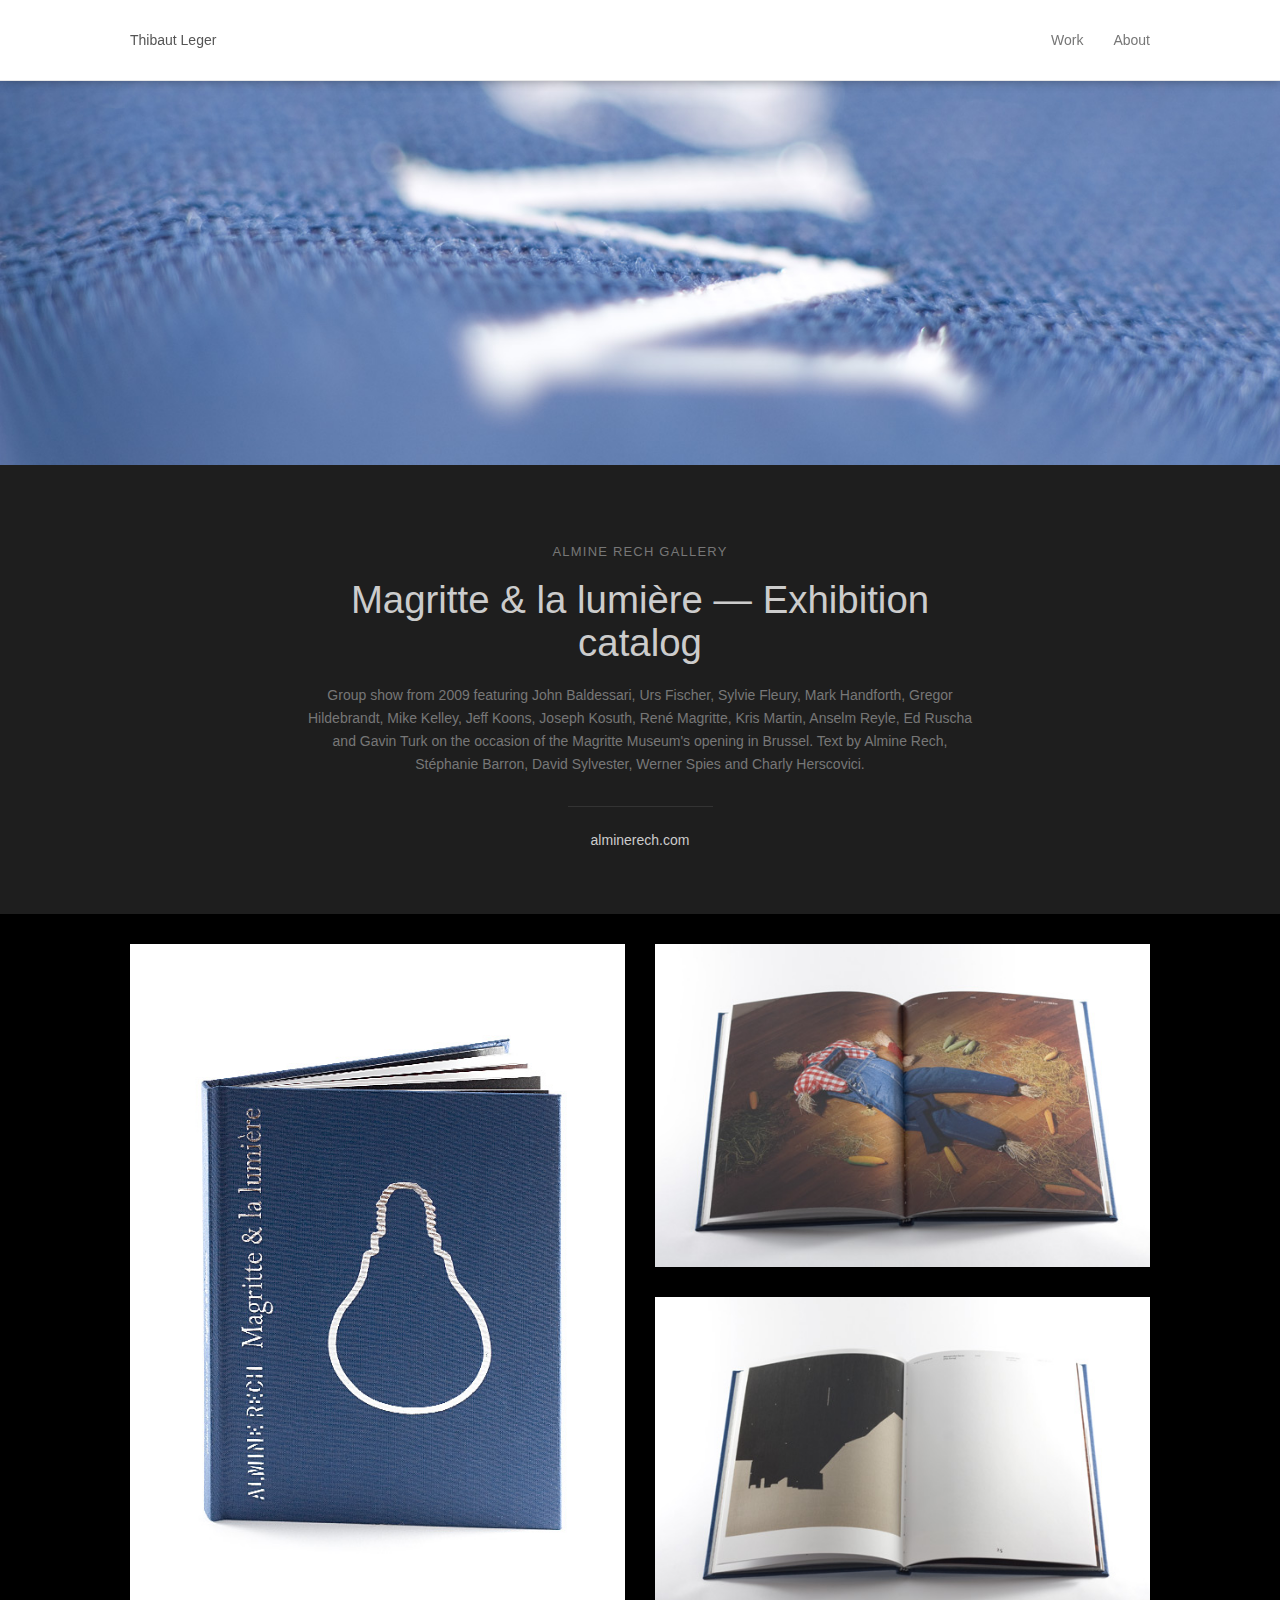
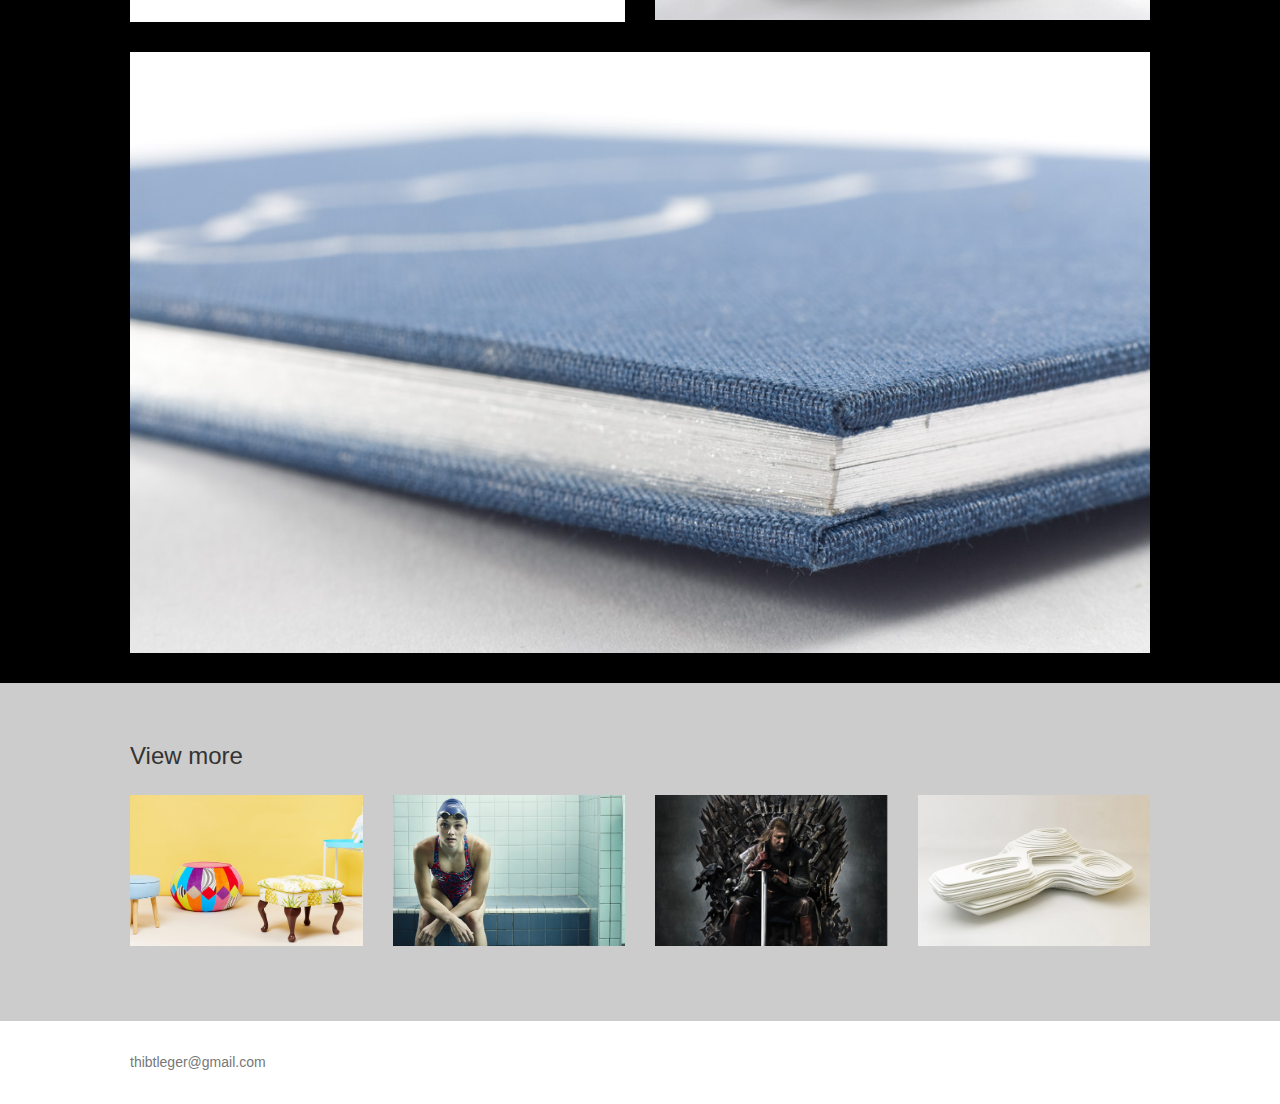
==== projects/arg/index.html @ e87bc577 "home + arg" ====
<!DOCTYPE html>
<html lang="en">
<head>
	<meta charset="UTF-8">
	<meta name="viewport" content="width=device-width, initial-scale=1.0, maximum-scale=1, user-scalable=0">

	<title>Thibaut Leger | Almine Rech Gallery</title>
	<link rel="icon" type="image/x-icon" href="../../favicon.png" />
	<link rel="stylesheet" href="https://maxcdn.bootstrapcdn.com/bootstrap/3.3.7/css/bootstrap.min.css">
	<link rel="stylesheet" href="../../style/style.css">
</head>
<body>
	<nav class="navbar navbar-default navbar-fixed-top">
		<div class="container-fluid">
			<!-- Brand and toggle get grouped for better mobile display -->
			<div class="navbar-header">
				<button type="button" class="navbar-toggle collapsed" data-toggle="collapse" data-target="#bs-example-navbar-collapse-1" aria-expanded="false">
				<span class="sr-only">Toggle navigation</span>
				<span class="icon-bar"></span>
				<span class="icon-bar"></span>
				<span class="icon-bar"></span>
				</button>
				<a class="navbar-brand" href="../../index.html">Thibaut Leger</a>
			</div>

			<!-- Collect the nav links, forms, and other content for toggling -->
			<div class="collapse navbar-collapse" id="bs-example-navbar-collapse-1">
				<ul class="nav navbar-nav navbar-right">
					<li><a href="../../index.html">Work</a></li>
					<li><a href="../../about.html">About</a></li>
				</ul>
			</div><!-- /.navbar-collapse -->
		</div><!-- /.container-fluid -->
	</nav>
	
	<!-- featured -->
	<section class="featured-img arg">
		
	</section>
	<!-- /featured -->

	<!-- intro -->
	<section class="intro">
		<div class="container-fluid">
			<div class="row">
				<div class="col-xs-12 col-sm-8 col-sm-offset-2">
					<h1>Almine Rech Gallery</h1>
					<h2>Magritte &amp; la lumière — Exhibition catalog</h2>
					<p>Group show from 2009 featuring John Baldessari, Urs Fischer, Sylvie Fleury, Mark Handforth, Gregor Hildebrandt, Mike Kelley, Jeff Koons, Joseph Kosuth, René Magritte, Kris Martin, Anselm Reyle, Ed Ruscha and Gavin Turk on the occasion of the Magritte Museum's opening in Brussel. Text by Almine Rech, Stéphanie Barron, David Sylvester, Werner Spies and Charly Herscovici.</p>
				</div>
			</div>
			<div class="row">
				<div class="col-xs-4 col-xs-offset-4 col-sm-2 col-sm-offset-5">
					<hr>
				</div>
			</div>
			<div class="row">
				<div class="col-xs-12">
					<a href="http://www.alminerech.com/" target="_blank">alminerech.com</a>
				</div>
			</div>
		</div>
	</section>
	<!-- /intro -->

	<!-- content -->
	<section class="content project">
		<div class="container-fluid">
			<div class="row">
				<div class="col-xs-12 col-sm-6">
					<div class="project arg1"></div>
				</div>
				<div class="col-xs-12 col-sm-6">
					<div class="row">
						<div class="col-xs-12">
							<div class="project arg2"></div>
						</div>
					</div>
					<div class="row">
						<div class="col-xs-12">
							<div class="project arg3"></div>
						</div>
					</div>
				</div>
			</div>

			<div class="row">
				<div class="col-xs-12">
					<div class="project arg4"></div>
				</div>
			</div>
		</div>
	</section>
	<!-- /content -->
	
	<!-- view-more -->
	<section class="view-more">
		<div class="container-fluid">
			<h2>View more</h2>
			<div class="row">
				<div class="col-xs-6 col-sm-3">
					<div class="project tkmaxx">
						<a href="../tkmaxx/index.html">
							<span>tkmaxx</span>
						</a>
					</div>
				</div>
				<div class="col-xs-6 col-sm-3">
					<div class="project sportsaid">
						<a href="../sportsaid/index.html">
							<span>Sportsaid</span>
						</a>
					</div>
				</div>
				<div class="col-xs-6 col-sm-3">
					<div class="project hbo">
						<a href="../hbo/index.html">
							<span>HBO</span>
						</a>
					</div>
				</div>
				<div class="col-xs-6 col-sm-3">
					<div class="project wallpaper">
						<a href="../wallpaper/index.html">
							<span>Wallpaper*</span>
						</a>
					</div>
				</div>
			</div>
		</div>
	</section>
	<!-- /view-more -->
	
	<!-- footer -->
	<footer>
		<div class="container-fluid">
			<div class="row">
				<div class="col-xs-12">
					<a href="mailto:thibtleger@gmail.com">thibtleger@gmail.com</a>
				</div>
			</div>
		</div>
	</footer>
	<!-- /footer -->
	
	<script src="https://ajax.googleapis.com/ajax/libs/jquery/1.12.4/jquery.min.js"></script>
	<script src='https://maxcdn.bootstrapcdn.com/bootstrap/3.3.7/js/bootstrap.min.js'></script>
</body>
</html>
---- style/style.css ----
@import url("https://fonts.googleapis.com/css?family=Lato");
@import url("https://fonts.googleapis.com/css?family=Roboto");
@import url("https://db.onlinewebfonts.com/c/ee0b916b2e7c8fef46ce318b6f5e8d65?family=DINNeuzeitGroteskW01-Bold");
* {
  line-height: 1.65; }

* {
  text-rendering: optimizeLegibility;
  -webkit-font-smoothing: antialiased;
  -moz-osx-font-smoothing: grayscale; }

body {
  font-family: 'DINNeuzeitGroteskW01-Bold', sans-serif;
  font-size: 16px; }

.content {
  background: black;
  padding: 96px 0 20px 0; }
  @media (max-width: 767px) {
    .content {
      padding: 60px 0 15px 0; } }
  .content.project {
    padding: 15px 0; }
    @media (max-width: 767px) {
      .content.project {
        padding: 10px 0; } }

.container-fluid {
  max-width: 1080px;
  padding: 0 30px; }
  @media (max-width: 767px) {
    .container-fluid {
      padding: 0 15px; } }

img {
  width: 100%;
  padding: 15px 0; }

footer {
  background: white;
  padding: 30px 0;
  font-size: 14px;
  line-height: 40px; }
  @media (max-width: 767px) {
    footer {
      padding: 15px 0; } }
  footer a {
    padding: 15px 0;
    color: #777; }
    footer a:hover, footer a:focus {
      color: #333;
      text-decoration: none; }

.navbar-default {
  background-color: white;
  padding: 15px 0;
  -webkit-box-shadow: 0px 0px 10px 0px rgba(0, 0, 0, 0.35);
  -moz-box-shadow: 0px 0px 10px 0px rgba(0, 0, 0, 0.35);
  box-shadow: 0px 0px 10px 0px rgba(0, 0, 0, 0.35); }
  @media (max-width: 767px) {
    .navbar-default {
      padding: 0; } }
  .navbar-default .navbar-nav {
    font-size: 14px; }
  .navbar-default .navbar-toggle {
    border: none;
    padding: 9px 0; }
    .navbar-default .navbar-toggle:hover, .navbar-default .navbar-toggle:focus {
      background-color: white; }
  .navbar-default .navbar-collapse {
    border: none; }

.navbar-brand {
  font-size: 14px;
  color: #555 !important; }

.home .project, .project .project, .view-more .project {
  position: relative;
  background-size: cover;
  background-repeat: no-repeat;
  background-position: center;
  width: 100%;
  height: 0;
  margin: 15px 0; }
  @media (max-width: 767px) {
    .home .project, .project .project, .view-more .project {
      margin: 7.5px 0; } }
  .home .project.sportsaid, .project .project.sportsaid, .view-more .project.sportsaid {
    background-image: url(../images/home/sportsaid.jpg);
    padding-top: 65%;
    /* (img-height / img-width * width) */
    /* (439 / 780 * 100) */ }
  .home .project.tkmaxx, .project .project.tkmaxx, .view-more .project.tkmaxx {
    background-image: url(../images/home/tkmaxx.jpg);
    padding-top: 65%;
    /* (img-height / img-width * width) */
    /* (825 / 1920 * 100) */ }
  .home .project.hbo, .project .project.hbo, .view-more .project.hbo {
    background-image: url(../images/home/hbo-xl.jpg);
    padding-top: 136.37%;
    /* (img-height / img-width * width) */
    /* (439 / 780 * 100) */ }
  .home .project.wallpaper, .project .project.wallpaper, .view-more .project.wallpaper {
    background-image: url(../images/home/wallpaper.jpg);
    padding-top: 65.27%;
    /* (img-height / img-width * width) */
    /* (774 / 576 * 100) */ }
  .home .project.pap, .project .project.pap, .view-more .project.pap {
    background-image: url(../images/home/pap.jpg);
    padding-top: 64%;
    /* (img-height / img-width * width) */
    /* (439 / 780 * 100) */ }
  .home .project.or-nothing, .project .project.or-nothing, .view-more .project.or-nothing {
    background-image: url(../images/home/or-nothing.jpg);
    padding-top: 64%;
    /* (img-height / img-width * width) */
    /* (774 / 576 * 100) */ }
  .home .project.arg, .project .project.arg, .view-more .project.arg {
    background-image: url(../images/home/magritte.jpg);
    padding-top: 40.97%;
    /* (img-height / img-width * width) */
    /* (500 / 1176 * 100) */ }
  .home .project.arg1, .project .project.arg1, .view-more .project.arg1 {
    background-image: url(../projects/arg/images/magritte_et_la_lumiere1.jpg);
    padding-top: 137%; }
  .home .project.arg2, .project .project.arg2, .view-more .project.arg2 {
    background-image: url(../projects/arg/images/magritte_et_la_lumiere3.jpg);
    padding-top: 65.3%; }
  .home .project.arg3, .project .project.arg3, .view-more .project.arg3 {
    background-image: url(../projects/arg/images/magritte_et_la_lumiere4.jpg);
    padding-top: 65.3%; }
  .home .project.arg4, .project .project.arg4, .view-more .project.arg4 {
    background-image: url(../projects/arg/images/magritte_et_la_lumiere5.jpg);
    padding-top: 59%; }
  .home .project a, .project .project a, .view-more .project a {
    color: white;
    position: absolute;
    top: 0;
    right: 0;
    bottom: 0;
    left: 0;
    background: rgba(0, 0, 0, 0.8);
    opacity: 0.0;
    -webkit-transition: opacity 0.25s;
    /* Safari */
    transition: opacity 0.25s; }
    .home .project a span, .project .project a span, .view-more .project a span {
      position: absolute;
      top: 50%;
      transform: translateY(-50%);
      width: 100%;
      text-align: center; }
  .home .project:hover a, .project .project:hover a, .view-more .project:hover a {
    opacity: 1.0; }

.view-more .project {
  padding-top: 65% !important; }

.featured-img {
  position: relative;
  background-size: cover;
  background-repeat: no-repeat;
  background-position: center;
  width: 100%;
  height: 0;
  margin-top: 50px; }
  @media (min-width: 767px) {
    .featured-img {
      margin-top: 81px; } }
  .featured-img.arg {
    background-image: url(../projects/arg/images/featured.jpg);
    padding-top: 50%; }
    @media (min-width: 1080px) {
      .featured-img.arg {
        padding-top: 30%; } }

.intro {
  background: #1e1e1e;
  text-align: center;
  padding: 60px 0; }
  @media (max-width: 767px) {
    .intro {
      padding: 30px 0; } }
  .intro h1 {
    text-transform: uppercase;
    font-size: 13px;
    letter-spacing: 1.2px;
    color: #777777; }
  .intro h2 {
    color: #cccccc;
    margin-bottom: 20px;
    font-size: 3vw; }
    @media (max-width: 767px) {
      .intro h2 {
        font-size: 24px; } }
  .intro p {
    color: #777777;
    font-size: 14px; }
  .intro hr {
    border-color: #333333; }
  .intro a {
    font-size: 14px;
    color: #cccccc; }
    .intro a:hover {
      text-decoration: none; }

.view-more {
  background: #cccccc;
  padding: 60px 0; }
  @media (max-width: 767px) {
    .view-more {
      padding: 30px 0 15px 0; } }
  .view-more h2 {
    font-size: 24px;
    margin: 0 0 10px 0; }
    @media (max-width: 767px) {
      .view-more h2 {
        font-size: 16px; } }
  @media (max-width: 767px) {
    .view-more .row {
      padding: 0 7.5px; } }
  @media (max-width: 767px) {
    .view-more .row .col-xs-6 {
      padding: 0 7.5px; } }

/*# sourceMappingURL=style.css.map */
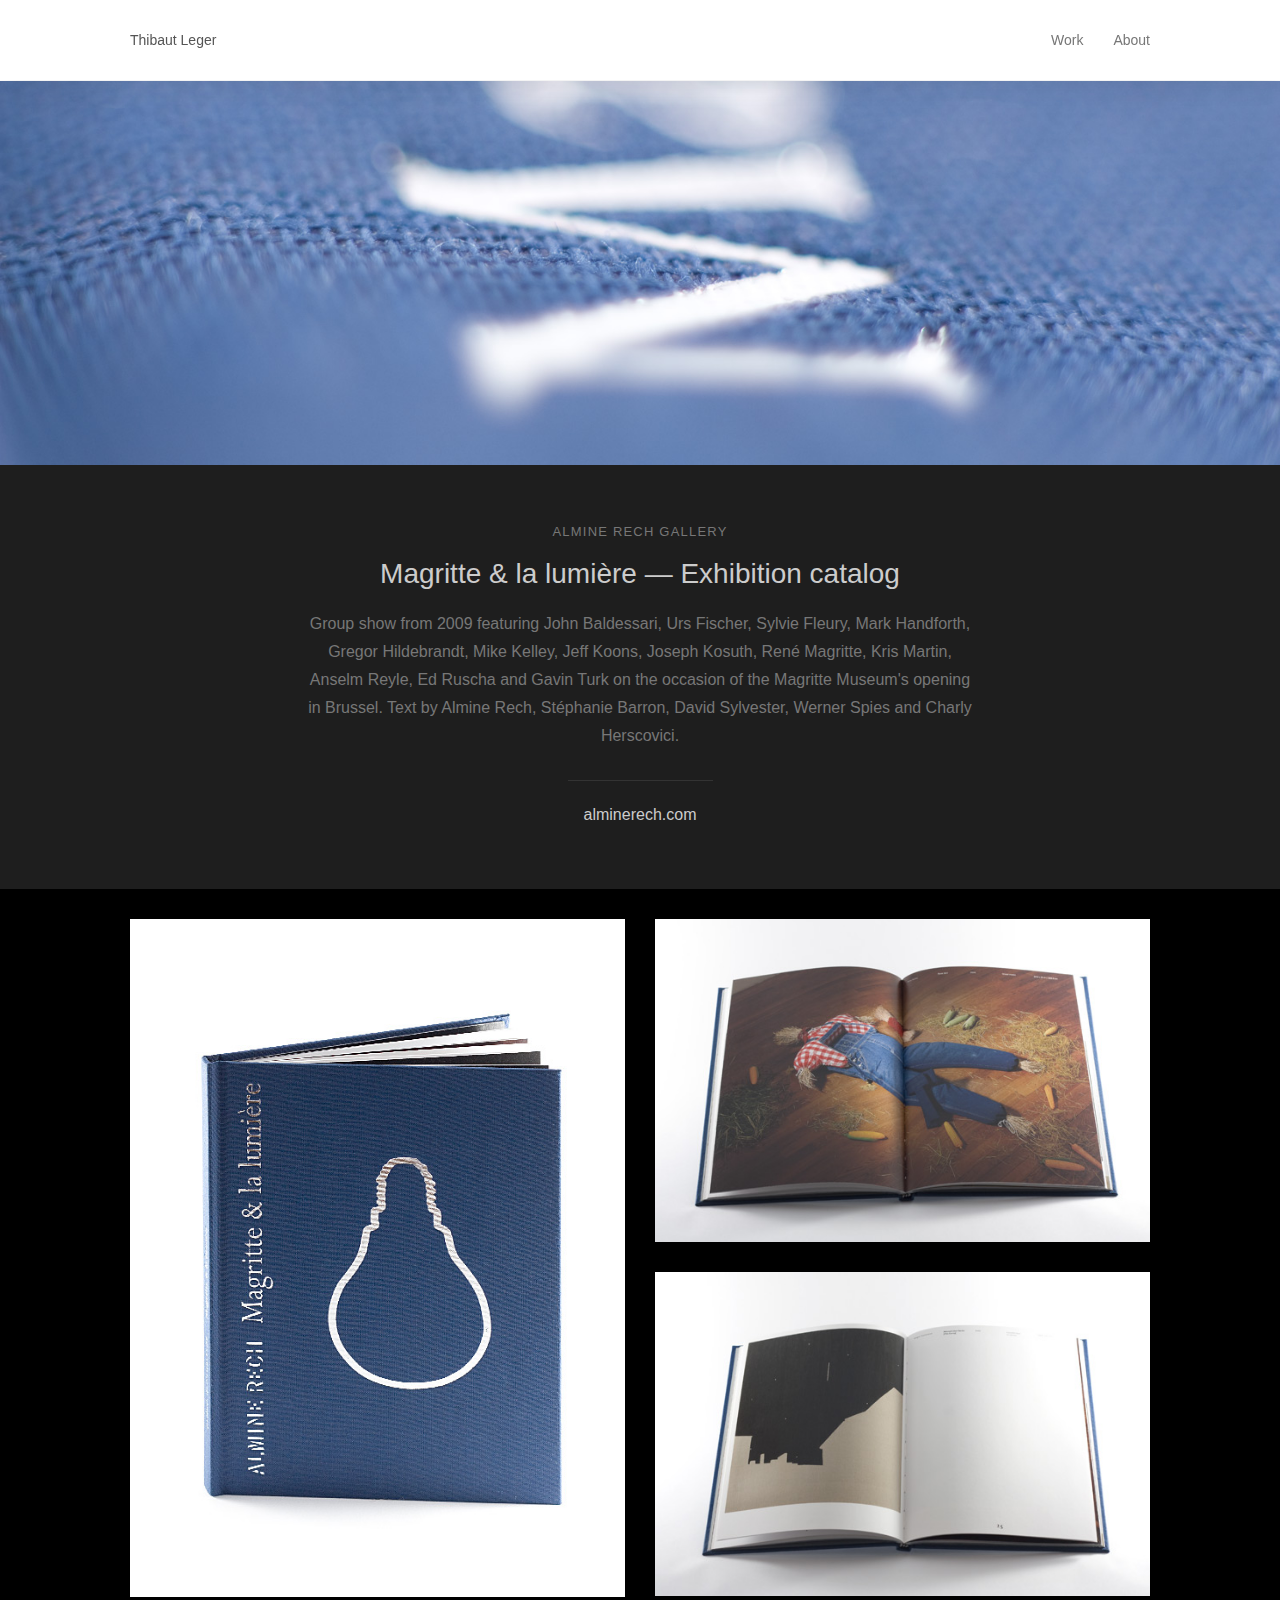
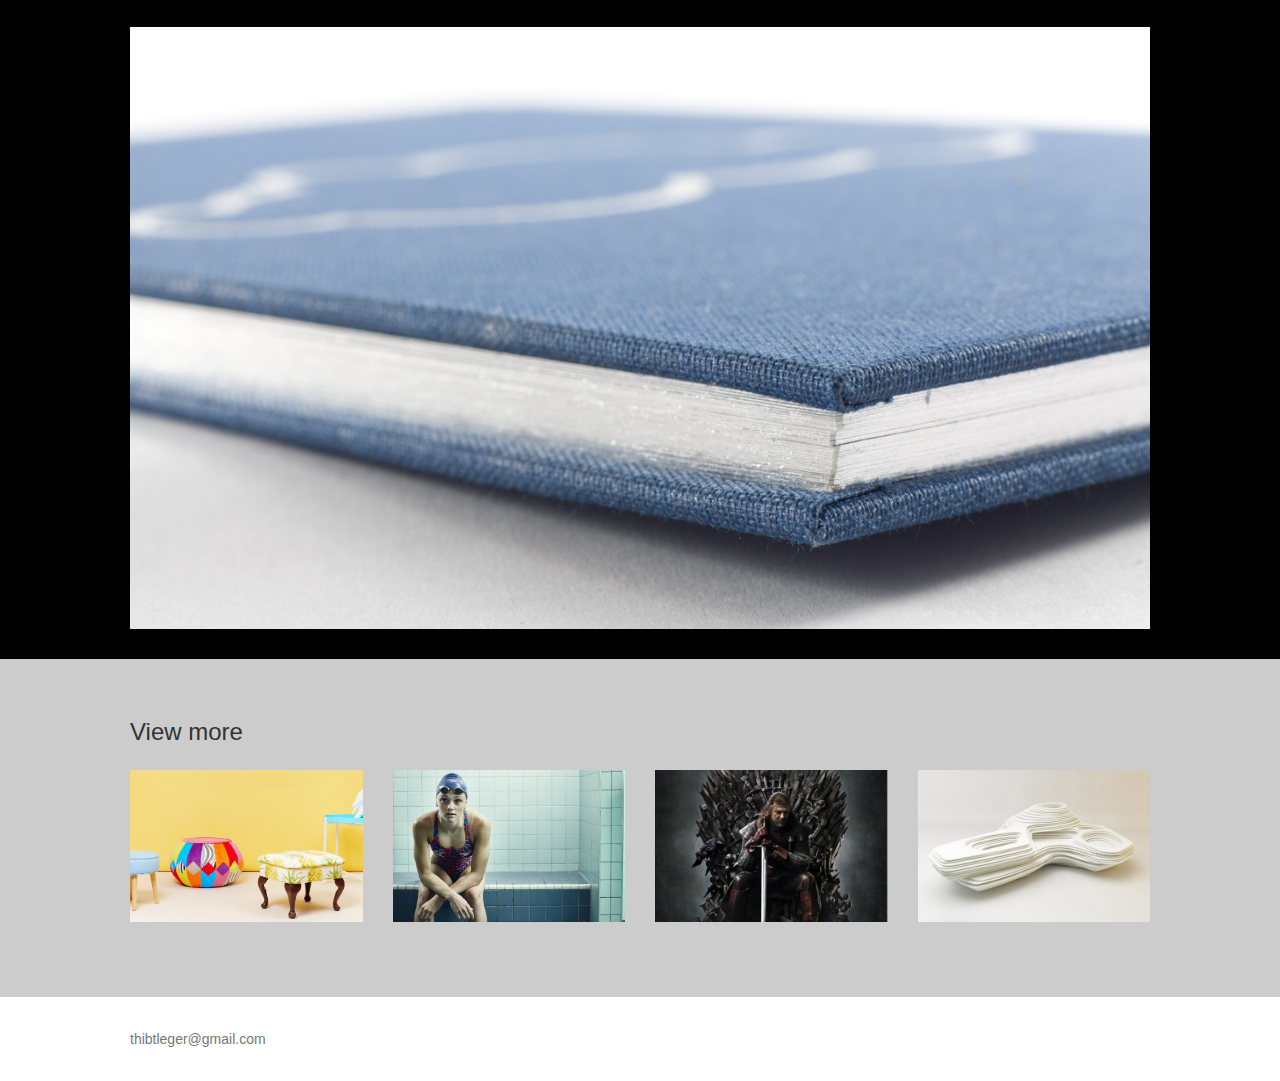
==== commit 5e599902: "home page update - mobile" ====
--- a/projects/arg/index.html
+++ b/projects/arg/index.html
@@ -72,12 +72,10 @@
 				</div>
 				<div class="col-xs-12 col-sm-6">
 					<div class="row">
-						<div class="col-xs-12">
+						<div class="col-xs-6 col-sm-12">
 							<div class="project arg2"></div>
 						</div>
-					</div>
-					<div class="row">
-						<div class="col-xs-12">
+						<div class="col-xs-6 col-sm-12">
 							<div class="project arg3"></div>
 						</div>
 					</div>
--- a/style/style.css
+++ b/style/style.css
@@ -2,7 +2,7 @@
 @import url("https://fonts.googleapis.com/css?family=Roboto");
 @import url("https://db.onlinewebfonts.com/c/ee0b916b2e7c8fef46ce318b6f5e8d65?family=DINNeuzeitGroteskW01-Bold");
 * {
-  line-height: 1.65; }
+  line-height: 1.75; }
 
 * {
   text-rendering: optimizeLegibility;
@@ -51,12 +51,17 @@
       color: #333;
       text-decoration: none; }
 
+@media (max-width: 767px) {
+  .mobile-plus {
+    margin: 7.5px 0; } }
+
 .navbar-default {
   background-color: white;
   padding: 15px 0;
-  -webkit-box-shadow: 0px 0px 10px 0px rgba(0, 0, 0, 0.35);
-  -moz-box-shadow: 0px 0px 10px 0px rgba(0, 0, 0, 0.35);
-  box-shadow: 0px 0px 10px 0px rgba(0, 0, 0, 0.35); }
+  border: none;
+  -webkit-box-shadow: 0px 0px 30px 0px rgba(0, 0, 0, 0.1);
+  -moz-box-shadow: 0px 0px 30px 0px rgba(0, 0, 0, 0.1);
+  box-shadow: 0px 0px 30px 0px rgba(0, 0, 0, 0.1); }
   @media (max-width: 767px) {
     .navbar-default {
       padding: 0; } }
@@ -73,6 +78,8 @@
 .navbar-brand {
   font-size: 14px;
   color: #555 !important; }
+  .navbar-brand:hover {
+    color: #111 !important; }
 
 .home .project, .project .project, .view-more .project {
   position: relative;
@@ -100,6 +107,35 @@
     padding-top: 136.37%;
     /* (img-height / img-width * width) */
     /* (439 / 780 * 100) */ }
+  .home .project.hbo1, .project .project.hbo1, .view-more .project.hbo1 {
+    background-image: url(../projects/hbo/images/iphone.png);
+    padding-top: 781px;
+    background-size: 400px 780.5px;
+    position: relative; }
+    @media (max-width: 767px) {
+      .home .project.hbo1, .project .project.hbo1, .view-more .project.hbo1 {
+        padding-top: 527px;
+        background-size: 270px 526.83px; } }
+    .home .project.hbo1 iframe, .project .project.hbo1 iframe, .view-more .project.hbo1 iframe {
+      width: 320px;
+      height: 480px;
+      position: absolute;
+      top: calc(50% - 250px);
+      left: calc(50% - 165px); }
+      @media (max-width: 767px) {
+        .home .project.hbo1 iframe, .project .project.hbo1 iframe, .view-more .project.hbo1 iframe {
+          -ms-transform: scale(0.7);
+          -moz-transform: scale(0.7);
+          -o-transform: scale(0.7);
+          -webkit-transform: scale(0.7);
+          transform: scale(0.7);
+          -ms-transform-origin: 0 0;
+          -moz-transform-origin: 0 0;
+          -o-transform-origin: 0 0;
+          -webkit-transform-origin: 0 0;
+          transform-origin: 0 0;
+          top: calc(50% - 173px);
+          left: calc(50% - 115px); } }
   .home .project.wallpaper, .project .project.wallpaper, .view-more .project.wallpaper {
     background-image: url(../images/home/wallpaper.jpg);
     padding-top: 65.27%;
@@ -152,6 +188,12 @@
       text-align: center; }
   .home .project:hover a, .project .project:hover a, .view-more .project:hover a {
     opacity: 1.0; }
+@media (max-width: 767px) {
+  .home.content .row, .project.content .row, .view-more.content .row {
+    margin: 0 -7.5px; } }
+@media (max-width: 767px) {
+  .home.content .row .col-lg-1, .home.content .row .col-lg-10, .home.content .row .col-lg-11, .home.content .row .col-lg-12, .home.content .row .col-lg-2, .home.content .row .col-lg-3, .home.content .row .col-lg-4, .home.content .row .col-lg-5, .home.content .row .col-lg-6, .home.content .row .col-lg-7, .home.content .row .col-lg-8, .home.content .row .col-lg-9, .home.content .row .col-md-1, .home.content .row .col-md-10, .home.content .row .col-md-11, .home.content .row .col-md-12, .home.content .row .col-md-2, .home.content .row .col-md-3, .home.content .row .col-md-4, .home.content .row .col-md-5, .home.content .row .col-md-6, .home.content .row .col-md-7, .home.content .row .col-md-8, .home.content .row .col-md-9, .home.content .row .col-sm-1, .home.content .row .col-sm-10, .home.content .row .col-sm-11, .home.content .row .col-sm-12, .home.content .row .col-sm-2, .home.content .row .col-sm-3, .home.content .row .col-sm-4, .home.content .row .col-sm-5, .home.content .row .col-sm-6, .home.content .row .col-sm-7, .home.content .row .col-sm-8, .home.content .row .col-sm-9, .home.content .row .col-xs-1, .home.content .row .col-xs-10, .home.content .row .col-xs-11, .home.content .row .col-xs-12, .home.content .row .col-xs-2, .home.content .row .col-xs-3, .home.content .row .col-xs-4, .home.content .row .col-xs-5, .home.content .row .col-xs-6, .home.content .row .col-xs-7, .home.content .row .col-xs-8, .home.content .row .col-xs-9, .project.content .row .col-lg-1, .project.content .row .col-lg-10, .project.content .row .col-lg-11, .project.content .row .col-lg-12, .project.content .row .col-lg-2, .project.content .row .col-lg-3, .project.content .row .col-lg-4, .project.content .row .col-lg-5, .project.content .row .col-lg-6, .project.content .row .col-lg-7, .project.content .row .col-lg-8, .project.content .row .col-lg-9, .project.content .row .col-md-1, .project.content .row .col-md-10, .project.content .row .col-md-11, .project.content .row .col-md-12, .project.content .row .col-md-2, .project.content .row .col-md-3, .project.content .row .col-md-4, .project.content .row .col-md-5, .project.content .row .col-md-6, .project.content .row .col-md-7, .project.content .row .col-md-8, .project.content .row .col-md-9, .project.content .row .col-sm-1, .project.content .row .col-sm-10, .project.content .row .col-sm-11, .project.content .row .col-sm-12, .project.content .row .col-sm-2, .project.content .row .col-sm-3, .project.content .row .col-sm-4, .project.content .row .col-sm-5, .project.content .row .col-sm-6, .project.content .row .col-sm-7, .project.content .row .col-sm-8, .project.content .row .col-sm-9, .project.content .row .col-xs-1, .project.content .row .col-xs-10, .project.content .row .col-xs-11, .project.content .row .col-xs-12, .project.content .row .col-xs-2, .project.content .row .col-xs-3, .project.content .row .col-xs-4, .project.content .row .col-xs-5, .project.content .row .col-xs-6, .project.content .row .col-xs-7, .project.content .row .col-xs-8, .project.content .row .col-xs-9, .view-more.content .row .col-lg-1, .view-more.content .row .col-lg-10, .view-more.content .row .col-lg-11, .view-more.content .row .col-lg-12, .view-more.content .row .col-lg-2, .view-more.content .row .col-lg-3, .view-more.content .row .col-lg-4, .view-more.content .row .col-lg-5, .view-more.content .row .col-lg-6, .view-more.content .row .col-lg-7, .view-more.content .row .col-lg-8, .view-more.content .row .col-lg-9, .view-more.content .row .col-md-1, .view-more.content .row .col-md-10, .view-more.content .row .col-md-11, .view-more.content .row .col-md-12, .view-more.content .row .col-md-2, .view-more.content .row .col-md-3, .view-more.content .row .col-md-4, .view-more.content .row .col-md-5, .view-more.content .row .col-md-6, .view-more.content .row .col-md-7, .view-more.content .row .col-md-8, .view-more.content .row .col-md-9, .view-more.content .row .col-sm-1, .view-more.content .row .col-sm-10, .view-more.content .row .col-sm-11, .view-more.content .row .col-sm-12, .view-more.content .row .col-sm-2, .view-more.content .row .col-sm-3, .view-more.content .row .col-sm-4, .view-more.content .row .col-sm-5, .view-more.content .row .col-sm-6, .view-more.content .row .col-sm-7, .view-more.content .row .col-sm-8, .view-more.content .row .col-sm-9, .view-more.content .row .col-xs-1, .view-more.content .row .col-xs-10, .view-more.content .row .col-xs-11, .view-more.content .row .col-xs-12, .view-more.content .row .col-xs-2, .view-more.content .row .col-xs-3, .view-more.content .row .col-xs-4, .view-more.content .row .col-xs-5, .view-more.content .row .col-xs-6, .view-more.content .row .col-xs-7, .view-more.content .row .col-xs-8, .view-more.content .row .col-xs-9 {
+    padding: 0 7.5px; } }
 
 .view-more .project {
   padding-top: 65% !important; }
@@ -168,11 +210,39 @@
     .featured-img {
       margin-top: 81px; } }
   .featured-img.arg {
-    background-image: url(../projects/arg/images/featured.jpg);
+    background-image: url(../projects/arg/images/featured-arg.jpg);
     padding-top: 50%; }
     @media (min-width: 1080px) {
       .featured-img.arg {
         padding-top: 30%; } }
+  .featured-img.sportsaid {
+    background-image: url(../projects/sportsaid/images/featured-sportsaid.jpg);
+    padding-top: 50%; }
+    @media (min-width: 1080px) {
+      .featured-img.sportsaid {
+        padding-top: 30%; } }
+  .featured-img.tkmaxx {
+    background-image: url(../projects/tkmaxx/images/featured-tkmaxx.jpg);
+    padding-top: 50%; }
+    @media (min-width: 1080px) {
+      .featured-img.tkmaxx {
+        padding-top: 30%; } }
+  .featured-img.hbo {
+    background-image: url(../projects/hbo/images/featured-hbo.jpg);
+    padding-top: 52%; }
+    @media (min-width: 768px) {
+      .featured-img.hbo {
+        padding-top: 17%; } }
+  .featured-img.or-nothing {
+    background-image: url(../projects/or-nothing/images/featured-or-nothing.jpg);
+    background-color: #cccccc;
+    background-size: 40%;
+    background-position: center bottom;
+    padding-top: 35%; }
+    @media (max-width: 768px) {
+      .featured-img.or-nothing {
+        background-size: 70%;
+        padding-top: 60%; } }
 
 .intro {
   background: #1e1e1e;
@@ -182,6 +252,7 @@
     .intro {
       padding: 30px 0; } }
   .intro h1 {
+    margin-top: 0;
     text-transform: uppercase;
     font-size: 13px;
     letter-spacing: 1.2px;
@@ -189,20 +260,25 @@
   .intro h2 {
     color: #cccccc;
     margin-bottom: 20px;
-    font-size: 3vw; }
+    font-size: 28px; }
     @media (max-width: 767px) {
       .intro h2 {
         font-size: 24px; } }
   .intro p {
     color: #777777;
-    font-size: 14px; }
+    font-size: 16px; }
   .intro hr {
     border-color: #333333; }
   .intro a {
-    font-size: 14px;
+    font-size: 16px;
     color: #cccccc; }
-    .intro a:hover {
+    .intro a:hover, .intro a:focus {
+      color: white;
       text-decoration: none; }
+
+@media (max-width: 767px) {
+  .content img {
+    padding: 7.5px 0; } }
 
 .view-more {
   background: #cccccc;
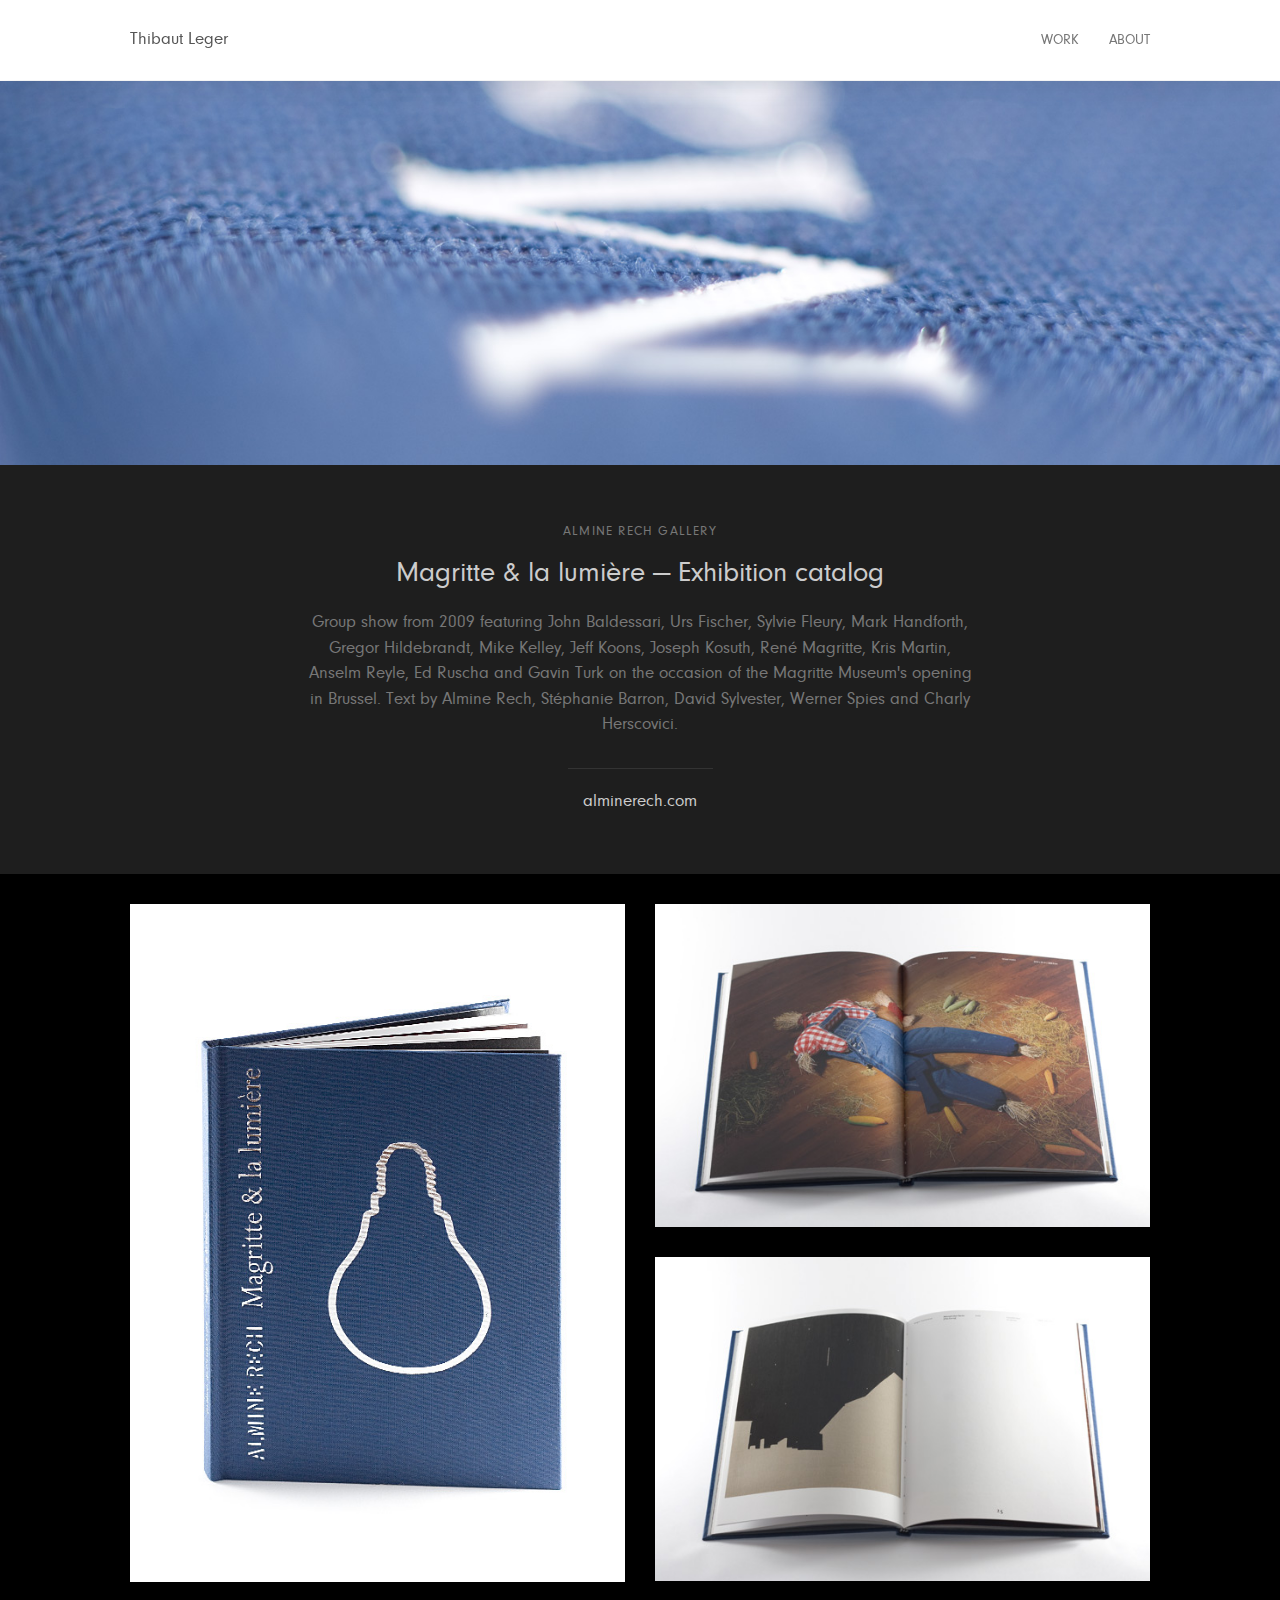
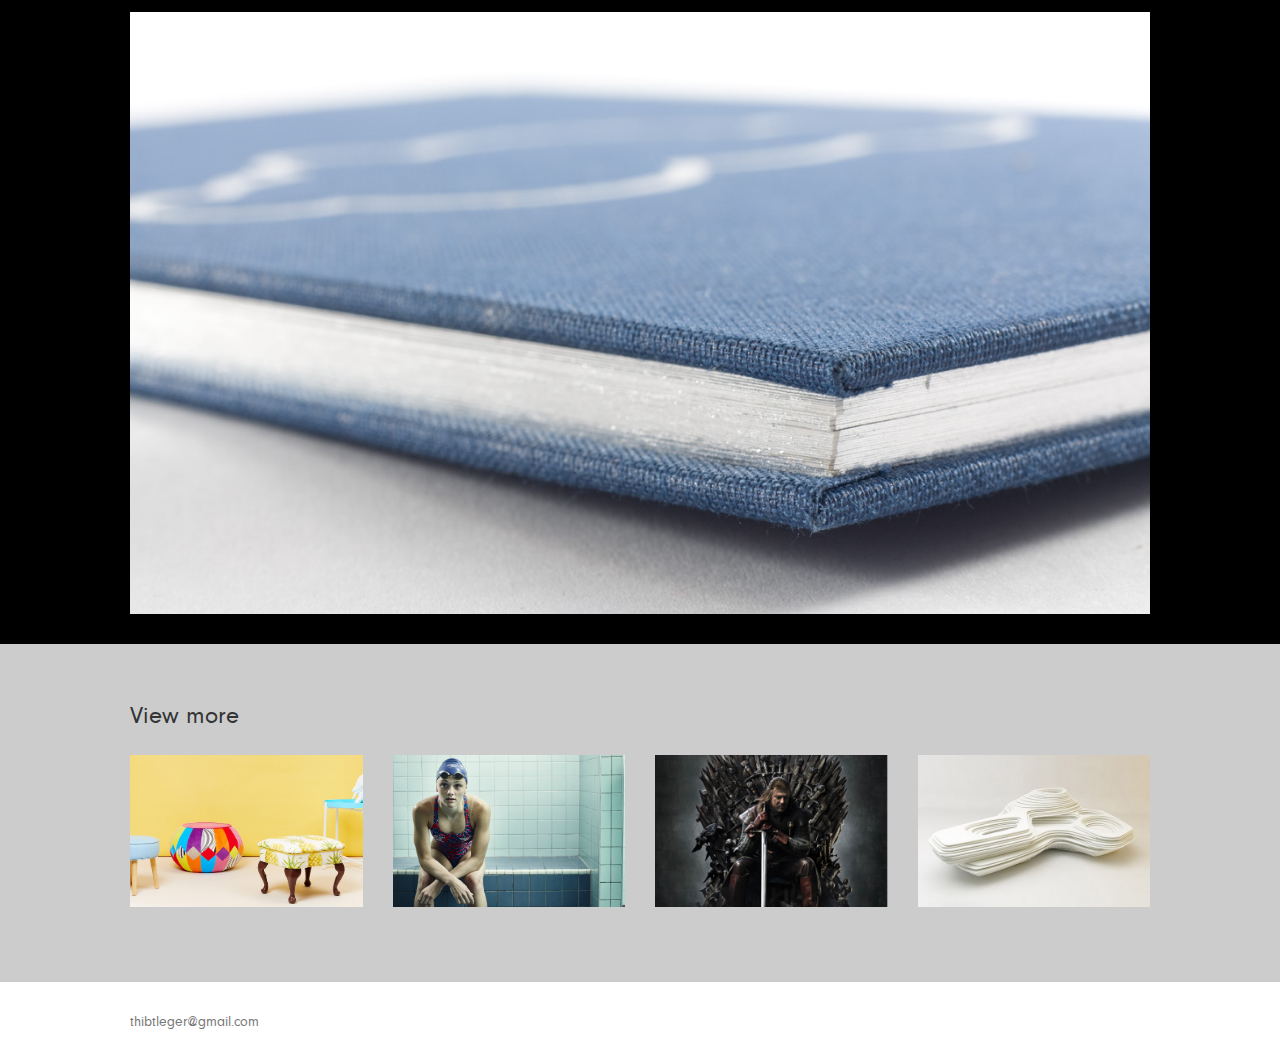
==== commit 9cb33a32: "analytics" ====
--- a/projects/arg/index.html
+++ b/projects/arg/index.html
@@ -141,6 +141,15 @@
 	</footer>
 	<!-- /footer -->
 	
+	<script>
+		(function(i,s,o,g,r,a,m){i['GoogleAnalyticsObject']=r;i[r]=i[r]||function(){
+		(i[r].q=i[r].q||[]).push(arguments)},i[r].l=1*new Date();a=s.createElement(o),
+		m=s.getElementsByTagName(o)[0];a.async=1;a.src=g;m.parentNode.insertBefore(a,m)
+		})(window,document,'script','https://www.google-analytics.com/analytics.js','ga');
+
+		ga('create', 'UA-91209448-1', 'auto');
+		ga('send', 'pageview');
+	</script>
 	<script src="https://ajax.googleapis.com/ajax/libs/jquery/1.12.4/jquery.min.js"></script>
 	<script src='https://maxcdn.bootstrapcdn.com/bootstrap/3.3.7/js/bootstrap.min.js'></script>
 </body>
--- a/style/style.css
+++ b/style/style.css
@@ -1,17 +1,15 @@
-@import url("https://fonts.googleapis.com/css?family=Lato");
-@import url("https://fonts.googleapis.com/css?family=Roboto");
-@import url("https://db.onlinewebfonts.com/c/ee0b916b2e7c8fef46ce318b6f5e8d65?family=DINNeuzeitGroteskW01-Bold");
+@font-face {
+  font-family: 'neuzeitgrotregular';
+  src: url("../font/neuzeitgrot-webfont.eot");
+  src: url("../font/neuzeitgrot-webfont.eot") format("embedded-opentype"), url("../font/neuzeitgrot-webfont.woff") format("woff"), url("../font/neuzeitgrot-webfont.ttf") format("truetype"), url("../font/neuzeitgrot-webfont.svg") format("svg");
+  font-weight: normal;
+  font-style: normal; }
 * {
-  line-height: 1.75; }
-
-* {
-  text-rendering: optimizeLegibility;
-  -webkit-font-smoothing: antialiased;
-  -moz-osx-font-smoothing: grayscale; }
+  line-height: 1.5; }
 
 body {
-  font-family: 'DINNeuzeitGroteskW01-Bold', sans-serif;
-  font-size: 16px; }
+  font-family: 'neuzeitgrotregular', helvetica, arial, sans-serif;
+  font-size: 14px; }
 
 .content {
   background: black;
@@ -39,7 +37,6 @@
 footer {
   background: white;
   padding: 30px 0;
-  font-size: 14px;
   line-height: 40px; }
   @media (max-width: 767px) {
     footer {
@@ -51,10 +48,6 @@
       color: #333;
       text-decoration: none; }
 
-@media (max-width: 767px) {
-  .mobile-plus {
-    margin: 7.5px 0; } }
-
 .navbar-default {
   background-color: white;
   padding: 15px 0;
@@ -66,7 +59,8 @@
     .navbar-default {
       padding: 0; } }
   .navbar-default .navbar-nav {
-    font-size: 14px; }
+    font-size: 14px;
+    text-transform: uppercase; }
   .navbar-default .navbar-toggle {
     border: none;
     padding: 9px 0; }
@@ -76,8 +70,11 @@
     border: none; }
 
 .navbar-brand {
-  font-size: 14px;
+  font-size: 17px;
   color: #555 !important; }
+  @media (max-width: 767px) {
+    .navbar-brand {
+      font-size: 15px; } }
   .navbar-brand:hover {
     color: #111 !important; }
 
@@ -146,6 +143,18 @@
     padding-top: 64%;
     /* (img-height / img-width * width) */
     /* (439 / 780 * 100) */ }
+  .home .project.pap1, .project .project.pap1, .view-more .project.pap1 {
+    background-image: url(../projects/pap/images/pap1.jpg);
+    padding-top: 155%; }
+  .home .project.pap2, .project .project.pap2, .view-more .project.pap2 {
+    background-image: url(../projects/pap/images/pap2.jpg);
+    padding-top: 74.5%; }
+  .home .project.pap3, .project .project.pap3, .view-more .project.pap3 {
+    background-image: url(../projects/pap/images/pap3.jpg);
+    padding-top: 74.5%; }
+  .home .project.pap4, .project .project.pap4, .view-more .project.pap4 {
+    background-image: url(../projects/pap/images/pap4.jpg);
+    padding-top: 59%; }
   .home .project.or-nothing, .project .project.or-nothing, .view-more .project.or-nothing {
     background-image: url(../images/home/or-nothing.jpg);
     padding-top: 64%;
@@ -185,7 +194,11 @@
       top: 50%;
       transform: translateY(-50%);
       width: 100%;
-      text-align: center; }
+      text-align: center;
+      font-size: 16px; }
+      @media (max-width: 767px) {
+        .home .project a span, .project .project a span, .view-more .project a span {
+          font-size: 14px; } }
   .home .project:hover a, .project .project:hover a, .view-more .project:hover a {
     opacity: 1.0; }
 @media (max-width: 767px) {
@@ -214,6 +227,18 @@
     padding-top: 50%; }
     @media (min-width: 1080px) {
       .featured-img.arg {
+        padding-top: 30%; } }
+  .featured-img.pap {
+    background-image: url(../projects/pap/images/featured-pap.jpg);
+    padding-top: 50%; }
+    @media (min-width: 1080px) {
+      .featured-img.pap {
+        padding-top: 30%; } }
+  .featured-img.about {
+    background-image: url(../images/about/featured-about.jpg);
+    padding-top: 50%; }
+    @media (min-width: 1080px) {
+      .featured-img.about {
         padding-top: 30%; } }
   .featured-img.sportsaid {
     background-image: url(../projects/sportsaid/images/featured-sportsaid.jpg);
@@ -243,6 +268,16 @@
       .featured-img.or-nothing {
         background-size: 70%;
         padding-top: 60%; } }
+  .featured-img.wallpaper {
+    background-image: url(../projects/wallpaper/images/featured-wallpaper.jpg);
+    background-color: #cccccc;
+    background-size: 40%;
+    background-position: center bottom;
+    padding-top: 35%; }
+    @media (max-width: 768px) {
+      .featured-img.wallpaper {
+        background-size: 70%;
+        padding-top: 60%; } }
 
 .intro {
   background: #1e1e1e;
@@ -257,6 +292,9 @@
     font-size: 13px;
     letter-spacing: 1.2px;
     color: #777777; }
+    @media (max-width: 767px) {
+      .intro h1 {
+        font-size: 12px; } }
   .intro h2 {
     color: #cccccc;
     margin-bottom: 20px;
@@ -266,15 +304,21 @@
         font-size: 24px; } }
   .intro p {
     color: #777777;
-    font-size: 16px; }
+    font-size: 17px; }
+    @media (max-width: 767px) {
+      .intro p {
+        font-size: 15px; } }
   .intro hr {
     border-color: #333333; }
   .intro a {
-    font-size: 16px;
+    font-size: 17px;
     color: #cccccc; }
     .intro a:hover, .intro a:focus {
       color: white;
       text-decoration: none; }
+    @media (max-width: 767px) {
+      .intro a {
+        font-size: 15px; } }
 
 @media (max-width: 767px) {
   .content img {
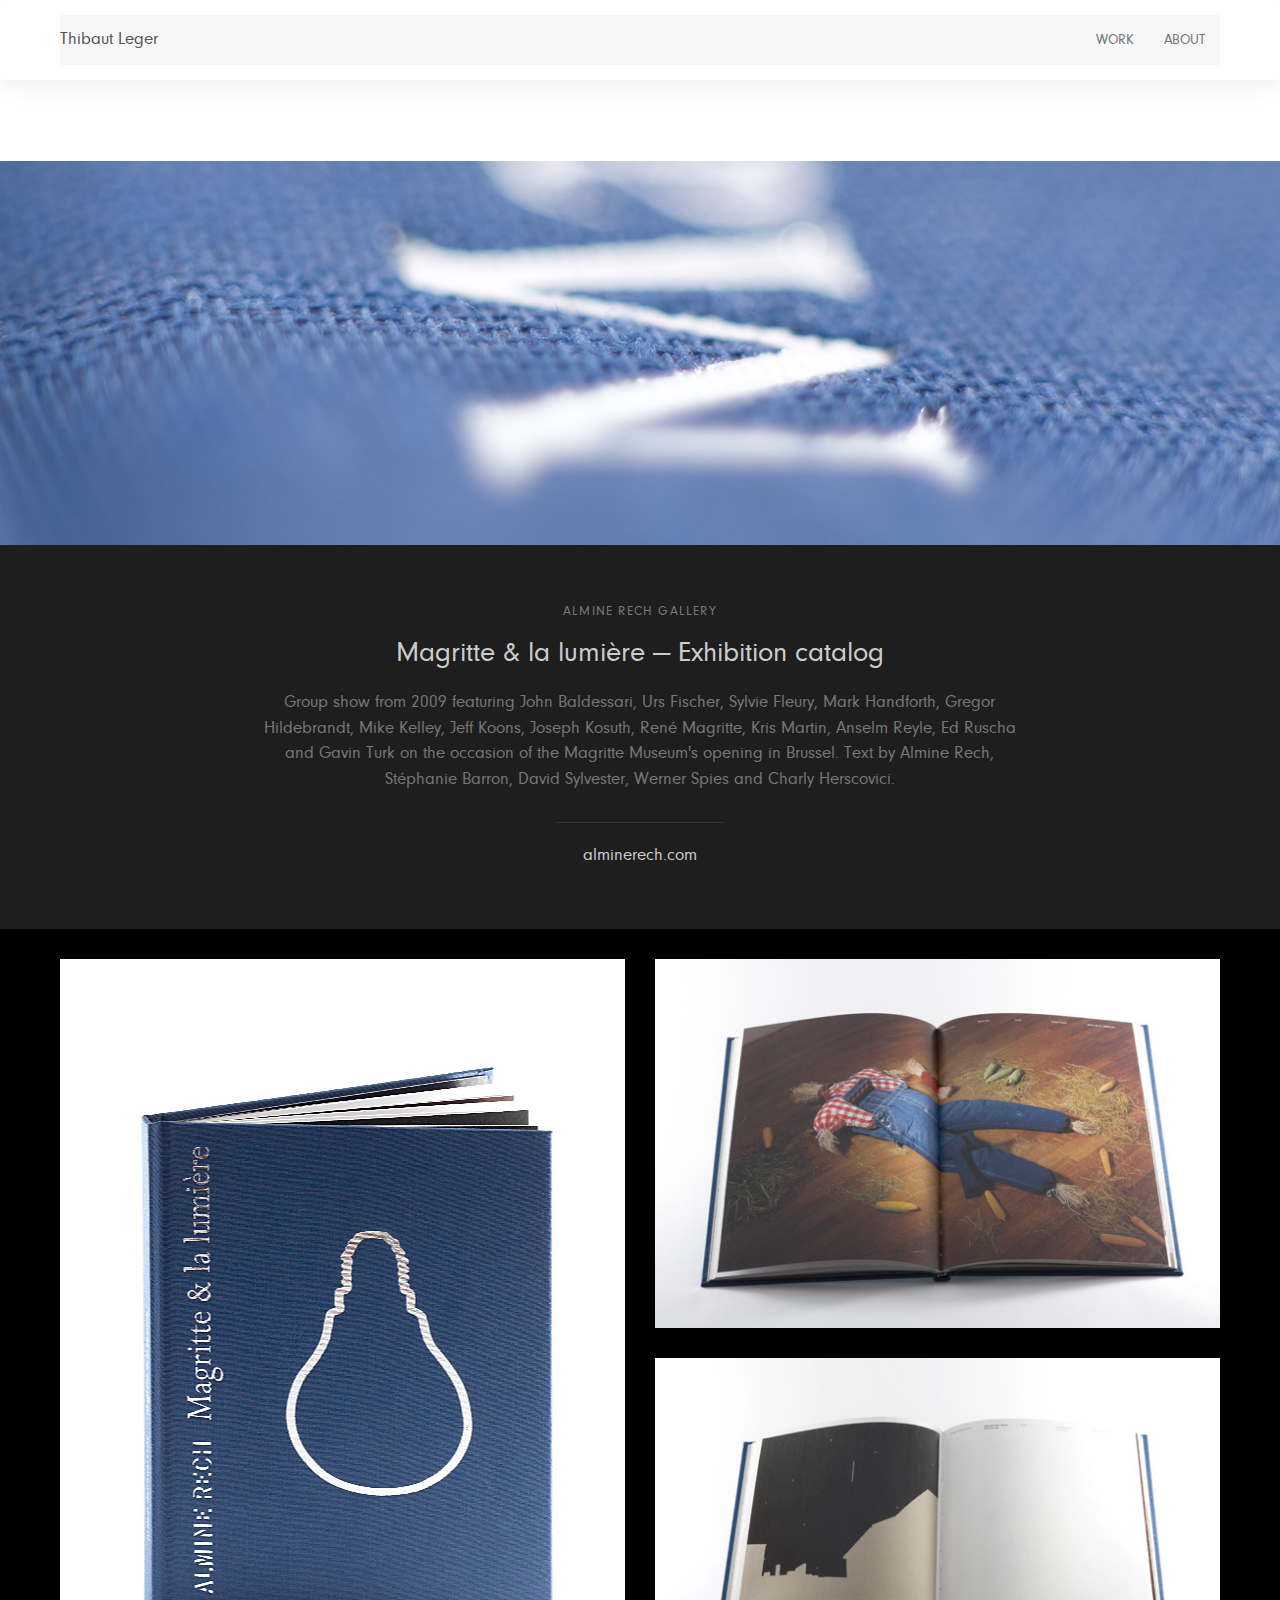
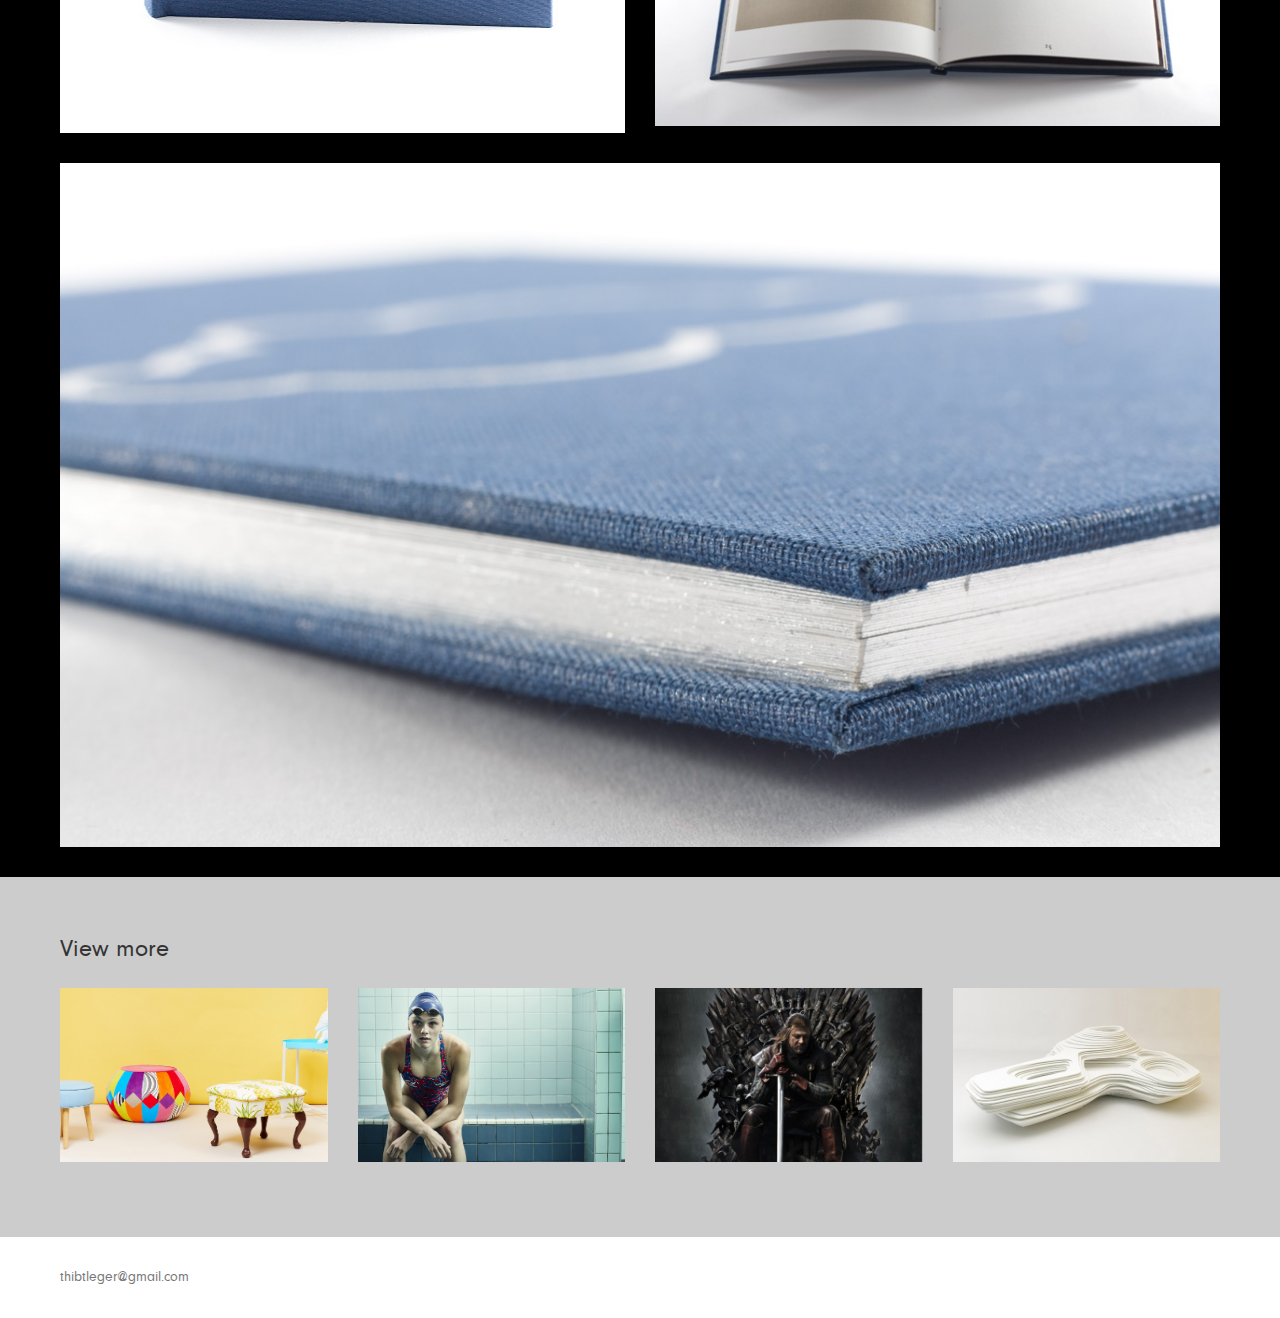
==== commit 39f7d6a3: "update" ====
--- a/projects/arg/index.html
+++ b/projects/arg/index.html
@@ -10,7 +10,7 @@
 	<link rel="stylesheet" href="../../style/style.css">
 </head>
 <body>
-	<nav class="navbar navbar-default navbar-fixed-top">
+	<nav class="navbar navbar-default">
 		<div class="container-fluid">
 			<!-- Brand and toggle get grouped for better mobile display -->
 			<div class="navbar-header">
@@ -26,8 +26,8 @@
 			<!-- Collect the nav links, forms, and other content for toggling -->
 			<div class="collapse navbar-collapse" id="bs-example-navbar-collapse-1">
 				<ul class="nav navbar-nav navbar-right">
-					<li><a href="../../index.html">Work</a></li>
-					<li><a href="../../about.html">About</a></li>
+					<li><a href="../../index.html#work">Work</a></li>
+					<li><a href="../../index.html#intro">About</a></li>
 				</ul>
 			</div><!-- /.navbar-collapse -->
 		</div><!-- /.container-fluid -->
@@ -72,10 +72,10 @@
 				</div>
 				<div class="col-xs-12 col-sm-6">
 					<div class="row">
-						<div class="col-xs-6 col-sm-12">
+						<div class="col-xs-12">
 							<div class="project arg2"></div>
 						</div>
-						<div class="col-xs-6 col-sm-12">
+						<div class="col-xs-12">
 							<div class="project arg3"></div>
 						</div>
 					</div>
--- a/style/style.css
+++ b/style/style.css
@@ -11,12 +11,16 @@
   font-family: 'neuzeitgrotregular', helvetica, arial, sans-serif;
   font-size: 14px; }
 
+section, nav {
+  outline: none; }
+
 .content {
   background: black;
-  padding: 96px 0 20px 0; }
+  padding: 20px 0;
+  overflow: hidden; }
   @media (max-width: 767px) {
     .content {
-      padding: 60px 0 15px 0; } }
+      padding: 7.5px 0; } }
   .content.project {
     padding: 15px 0; }
     @media (max-width: 767px) {
@@ -24,7 +28,7 @@
         padding: 10px 0; } }
 
 .container-fluid {
-  max-width: 1080px;
+  max-width: 1220px;
   padding: 0 30px; }
   @media (max-width: 767px) {
     .container-fluid {
@@ -47,6 +51,9 @@
     footer a:hover, footer a:focus {
       color: #333;
       text-decoration: none; }
+
+.slick-slide {
+  outline: none; }
 
 .navbar-default {
   background-color: white;
@@ -67,7 +74,11 @@
     .navbar-default .navbar-toggle:hover, .navbar-default .navbar-toggle:focus {
       background-color: white; }
   .navbar-default .navbar-collapse {
-    border: none; }
+    border: none;
+    background-color: #f7f7f7; }
+
+.navbar {
+  margin: 0; }
 
 .navbar-brand {
   font-size: 17px;
@@ -189,7 +200,7 @@
     -webkit-transition: opacity 0.25s;
     /* Safari */
     transition: opacity 0.25s; }
-    .home .project a span, .project .project a span, .view-more .project a span {
+    .home .project a div, .home .project a span, .project .project a div, .project .project a span, .view-more .project a div, .view-more .project a span {
       position: absolute;
       top: 50%;
       transform: translateY(-50%);
@@ -197,8 +208,10 @@
       text-align: center;
       font-size: 16px; }
       @media (max-width: 767px) {
-        .home .project a span, .project .project a span, .view-more .project a span {
+        .home .project a div, .home .project a span, .project .project a div, .project .project a span, .view-more .project a div, .view-more .project a span {
           font-size: 14px; } }
+      .home .project a div h3, .home .project a span h3, .project .project a div h3, .project .project a span h3, .view-more .project a div h3, .view-more .project a span h3 {
+        font-size: 20px; }
   .home .project:hover a, .project .project:hover a, .view-more .project:hover a {
     opacity: 1.0; }
 @media (max-width: 767px) {
@@ -208,6 +221,23 @@
   .home.content .row .col-lg-1, .home.content .row .col-lg-10, .home.content .row .col-lg-11, .home.content .row .col-lg-12, .home.content .row .col-lg-2, .home.content .row .col-lg-3, .home.content .row .col-lg-4, .home.content .row .col-lg-5, .home.content .row .col-lg-6, .home.content .row .col-lg-7, .home.content .row .col-lg-8, .home.content .row .col-lg-9, .home.content .row .col-md-1, .home.content .row .col-md-10, .home.content .row .col-md-11, .home.content .row .col-md-12, .home.content .row .col-md-2, .home.content .row .col-md-3, .home.content .row .col-md-4, .home.content .row .col-md-5, .home.content .row .col-md-6, .home.content .row .col-md-7, .home.content .row .col-md-8, .home.content .row .col-md-9, .home.content .row .col-sm-1, .home.content .row .col-sm-10, .home.content .row .col-sm-11, .home.content .row .col-sm-12, .home.content .row .col-sm-2, .home.content .row .col-sm-3, .home.content .row .col-sm-4, .home.content .row .col-sm-5, .home.content .row .col-sm-6, .home.content .row .col-sm-7, .home.content .row .col-sm-8, .home.content .row .col-sm-9, .home.content .row .col-xs-1, .home.content .row .col-xs-10, .home.content .row .col-xs-11, .home.content .row .col-xs-12, .home.content .row .col-xs-2, .home.content .row .col-xs-3, .home.content .row .col-xs-4, .home.content .row .col-xs-5, .home.content .row .col-xs-6, .home.content .row .col-xs-7, .home.content .row .col-xs-8, .home.content .row .col-xs-9, .project.content .row .col-lg-1, .project.content .row .col-lg-10, .project.content .row .col-lg-11, .project.content .row .col-lg-12, .project.content .row .col-lg-2, .project.content .row .col-lg-3, .project.content .row .col-lg-4, .project.content .row .col-lg-5, .project.content .row .col-lg-6, .project.content .row .col-lg-7, .project.content .row .col-lg-8, .project.content .row .col-lg-9, .project.content .row .col-md-1, .project.content .row .col-md-10, .project.content .row .col-md-11, .project.content .row .col-md-12, .project.content .row .col-md-2, .project.content .row .col-md-3, .project.content .row .col-md-4, .project.content .row .col-md-5, .project.content .row .col-md-6, .project.content .row .col-md-7, .project.content .row .col-md-8, .project.content .row .col-md-9, .project.content .row .col-sm-1, .project.content .row .col-sm-10, .project.content .row .col-sm-11, .project.content .row .col-sm-12, .project.content .row .col-sm-2, .project.content .row .col-sm-3, .project.content .row .col-sm-4, .project.content .row .col-sm-5, .project.content .row .col-sm-6, .project.content .row .col-sm-7, .project.content .row .col-sm-8, .project.content .row .col-sm-9, .project.content .row .col-xs-1, .project.content .row .col-xs-10, .project.content .row .col-xs-11, .project.content .row .col-xs-12, .project.content .row .col-xs-2, .project.content .row .col-xs-3, .project.content .row .col-xs-4, .project.content .row .col-xs-5, .project.content .row .col-xs-6, .project.content .row .col-xs-7, .project.content .row .col-xs-8, .project.content .row .col-xs-9, .view-more.content .row .col-lg-1, .view-more.content .row .col-lg-10, .view-more.content .row .col-lg-11, .view-more.content .row .col-lg-12, .view-more.content .row .col-lg-2, .view-more.content .row .col-lg-3, .view-more.content .row .col-lg-4, .view-more.content .row .col-lg-5, .view-more.content .row .col-lg-6, .view-more.content .row .col-lg-7, .view-more.content .row .col-lg-8, .view-more.content .row .col-lg-9, .view-more.content .row .col-md-1, .view-more.content .row .col-md-10, .view-more.content .row .col-md-11, .view-more.content .row .col-md-12, .view-more.content .row .col-md-2, .view-more.content .row .col-md-3, .view-more.content .row .col-md-4, .view-more.content .row .col-md-5, .view-more.content .row .col-md-6, .view-more.content .row .col-md-7, .view-more.content .row .col-md-8, .view-more.content .row .col-md-9, .view-more.content .row .col-sm-1, .view-more.content .row .col-sm-10, .view-more.content .row .col-sm-11, .view-more.content .row .col-sm-12, .view-more.content .row .col-sm-2, .view-more.content .row .col-sm-3, .view-more.content .row .col-sm-4, .view-more.content .row .col-sm-5, .view-more.content .row .col-sm-6, .view-more.content .row .col-sm-7, .view-more.content .row .col-sm-8, .view-more.content .row .col-sm-9, .view-more.content .row .col-xs-1, .view-more.content .row .col-xs-10, .view-more.content .row .col-xs-11, .view-more.content .row .col-xs-12, .view-more.content .row .col-xs-2, .view-more.content .row .col-xs-3, .view-more.content .row .col-xs-4, .view-more.content .row .col-xs-5, .view-more.content .row .col-xs-6, .view-more.content .row .col-xs-7, .view-more.content .row .col-xs-8, .view-more.content .row .col-xs-9 {
     padding: 0 7.5px; } }
 
+#intro {
+  height: 100vh;
+  position: relative; }
+  #intro .intro-content {
+    position: absolute;
+    top: 50%;
+    transform: translateY(-50%);
+    width: 100%; }
+    #intro .intro-content .view-projects {
+      margin-top: 15px;
+      padding: 10px 20px;
+      background: black;
+      color: #777777;
+      transition: all 0.25s; }
+      #intro .intro-content .view-projects:hover {
+        background: white; }
+
 .view-more .project {
   padding-top: 65% !important; }
 
@@ -217,8 +247,7 @@
   background-repeat: no-repeat;
   background-position: center;
   width: 100%;
-  height: 0;
-  margin-top: 50px; }
+  height: 0; }
   @media (min-width: 767px) {
     .featured-img {
       margin-top: 81px; } }
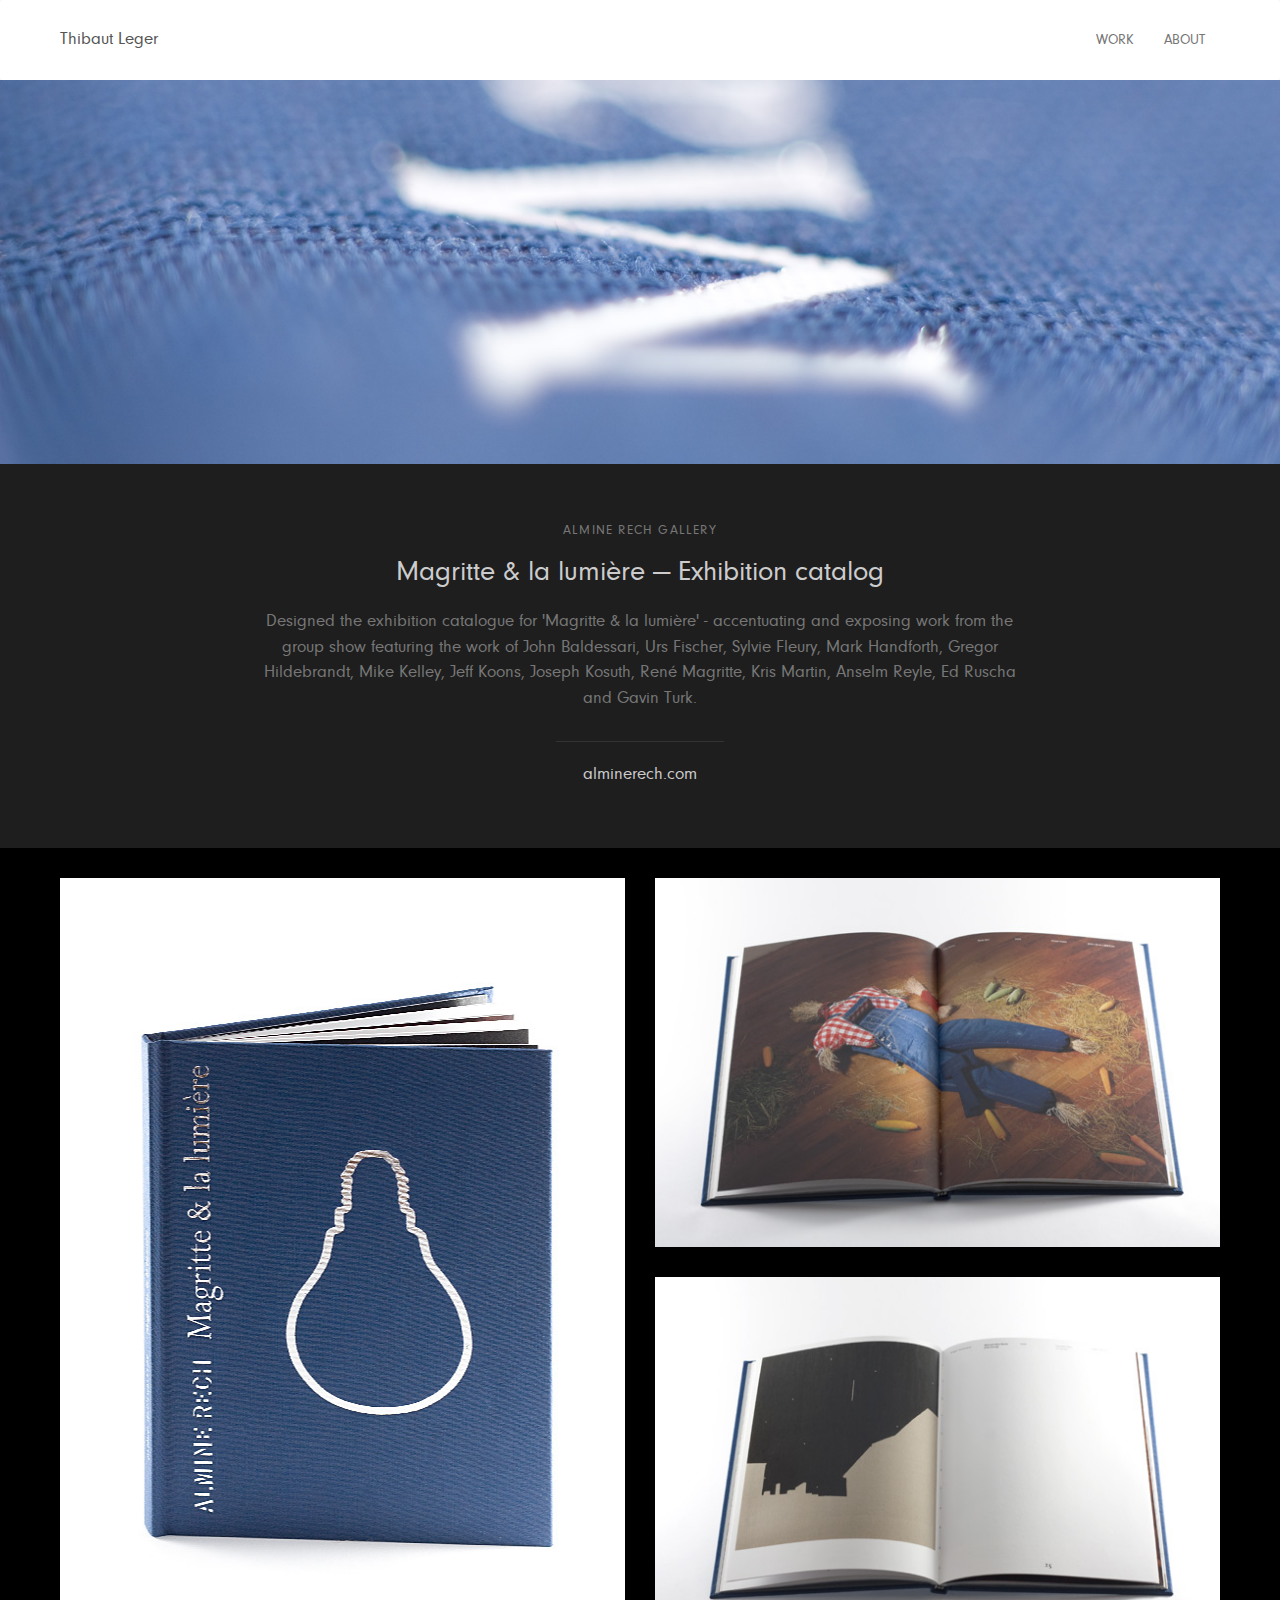
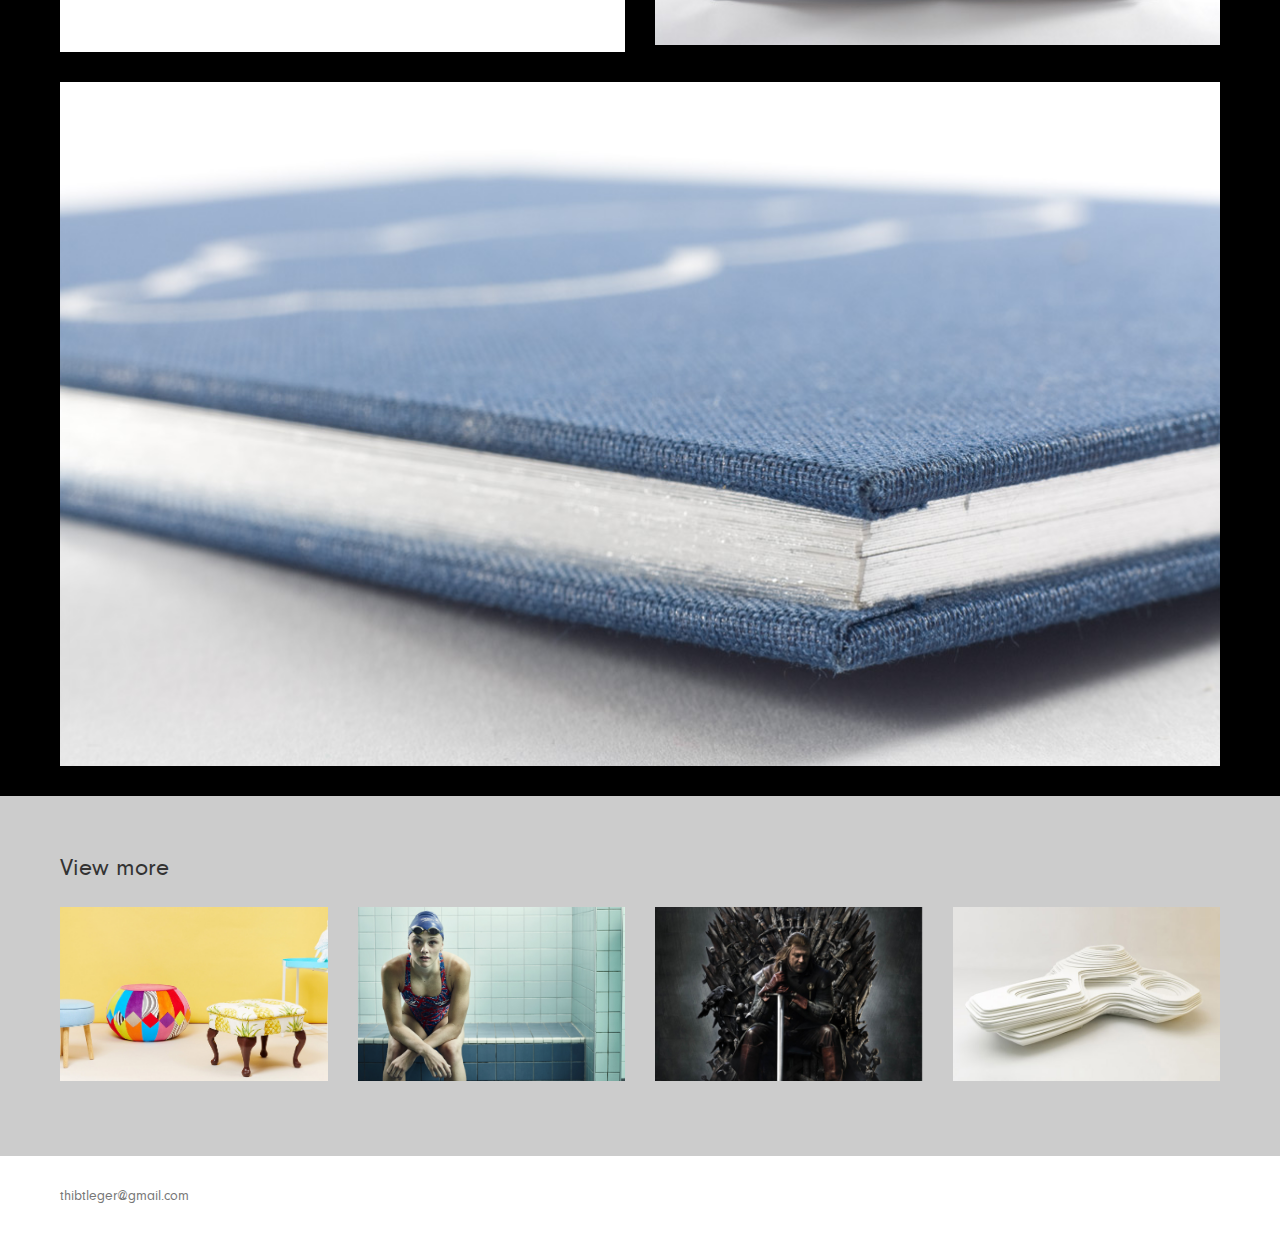
==== commit e0fa171f: "text update" ====
--- a/projects/arg/index.html
+++ b/projects/arg/index.html
@@ -46,7 +46,7 @@
 				<div class="col-xs-12 col-sm-8 col-sm-offset-2">
 					<h1>Almine Rech Gallery</h1>
 					<h2>Magritte &amp; la lumière — Exhibition catalog</h2>
-					<p>Group show from 2009 featuring John Baldessari, Urs Fischer, Sylvie Fleury, Mark Handforth, Gregor Hildebrandt, Mike Kelley, Jeff Koons, Joseph Kosuth, René Magritte, Kris Martin, Anselm Reyle, Ed Ruscha and Gavin Turk on the occasion of the Magritte Museum's opening in Brussel. Text by Almine Rech, Stéphanie Barron, David Sylvester, Werner Spies and Charly Herscovici.</p>
+					<p>Designed the exhibition catalogue for 'Magritte &amp; la lumière' - accentuating and exposing work from the group show featuring the work of John Baldessari, Urs Fischer, Sylvie Fleury, Mark Handforth, Gregor Hildebrandt, Mike Kelley, Jeff Koons, Joseph Kosuth, René Magritte, Kris Martin, Anselm Reyle, Ed Ruscha and Gavin Turk.</p>
 				</div>
 			</div>
 			<div class="row">
--- a/style/style.css
+++ b/style/style.css
@@ -74,8 +74,10 @@
     .navbar-default .navbar-toggle:hover, .navbar-default .navbar-toggle:focus {
       background-color: white; }
   .navbar-default .navbar-collapse {
-    border: none;
-    background-color: #f7f7f7; }
+    border: none; }
+    @media (max-width: 767px) {
+      .navbar-default .navbar-collapse {
+        background-color: #f7f7f7; } }
 
 .navbar {
   margin: 0; }
@@ -248,9 +250,6 @@
   background-position: center;
   width: 100%;
   height: 0; }
-  @media (min-width: 767px) {
-    .featured-img {
-      margin-top: 81px; } }
   .featured-img.arg {
     background-image: url(../projects/arg/images/featured-arg.jpg);
     padding-top: 50%; }
